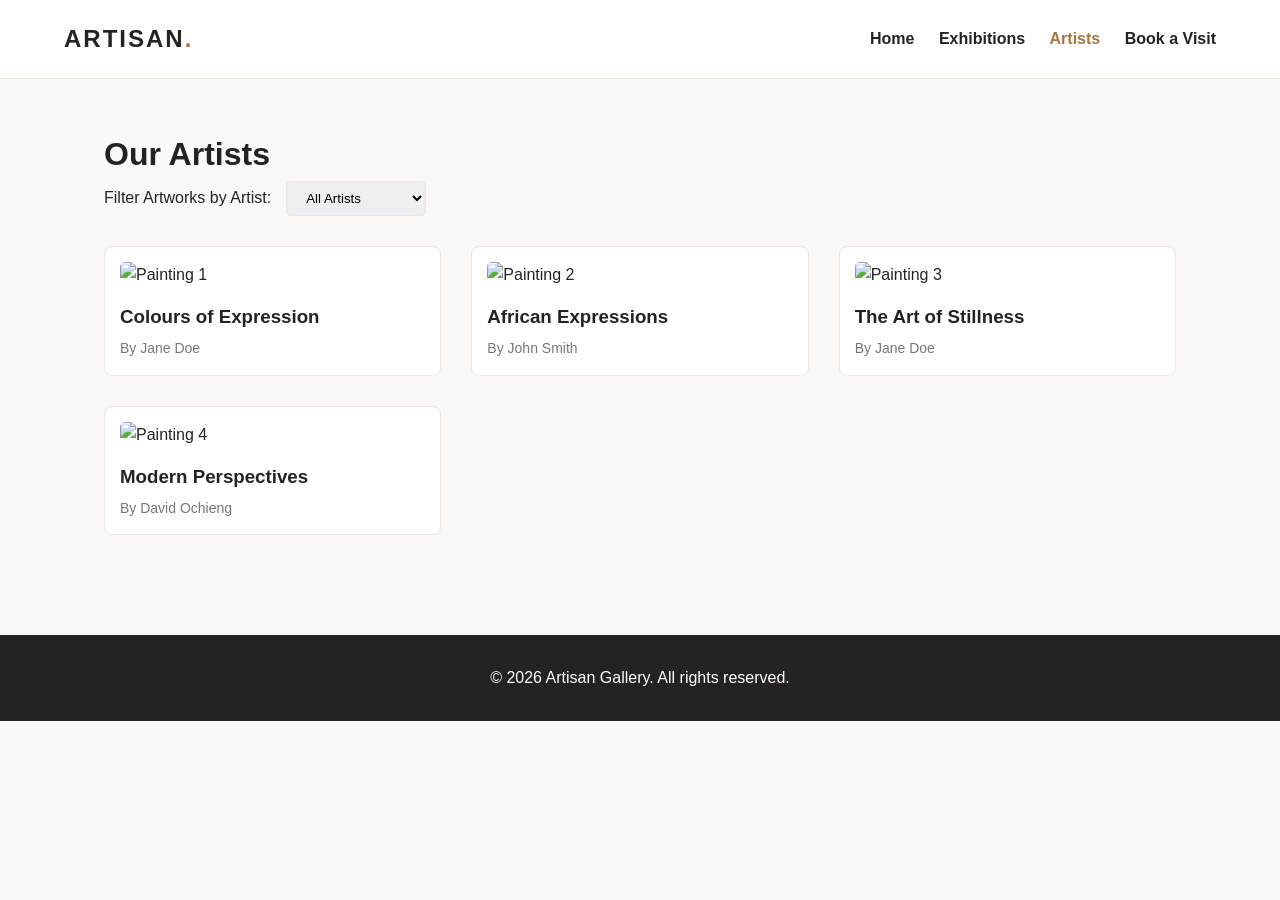
==== artists.html @ 2f620497 "Initial commit: Artisan Gallery website" ====
<!DOCTYPE html>
<html lang="en">
<head>
  <meta charset="UTF-8">
  <meta name="viewport" content="width=device-width, initial-scale=1.0">
  <title>Artisan Gallery | Artists</title>
  <link rel="stylesheet" href="style.css">
</head>
<body>

  <header class="main-header">
    <div class="logo">ARTISAN<span>.</span></div>
    <nav class="main-nav">
      <a href="index.html">Home</a>
      <a href="exhibitions.html">Exhibitions</a>
      <a href="artists.html" class="active">Artists</a>
      <a href="booking.html">Book a Visit</a>
    </nav>
  </header>

  <main class="container">
    <h1>Our Artists</h1>
    
    <!-- JS FILTER FEATURE -->
    <div class="filter-section">
      <label for="artistFilter">Filter Artworks by Artist:</label>
      <select id="artistFilter" onchange="filterArtworks()">
        <option value="all">All Artists</option>
        <option value="Jane">Jane Doe</option>
        <option value="John">John Smith</option>
        <option value="David">David Ochieng</option>
      </select>
    </div>

    <div class="grid-layout" id="artworkContainer">
      <!-- JS Lightbox trigger via onclick -->
      <div class="art-card" data-artist="Jane">
        <img src="https://images.unsplash.com/photo-1579783902614-a3fb3927b6a5?w=500" alt="Painting 1" onclick="openLightbox(this.src)">
        <h3>Colours of Expression</h3>
        <p>By Jane Doe</p>
      </div>

      <div class="art-card" data-artist="John">
        <img src="https://images.unsplash.com/photo-1577083552431-6e5fd01aa342?w=500" alt="Painting 2" onclick="openLightbox(this.src)">
        <h3>African Expressions</h3>
        <p>By John Smith</p>
      </div>

      <div class="art-card" data-artist="Jane">
        <img src="https://images.unsplash.com/photo-1580136579312-94651dfd596d?w=500" alt="Painting 3" onclick="openLightbox(this.src)">
        <h3>The Art of Stillness</h3>
        <p>By Jane Doe</p>
      </div>

      <!-- New Art Card for David -->
      <div class="art-card" data-artist="David">
        <img src="https://images.unsplash.com/photo-1541963463532-d68292c34b19?w=500" alt="Painting 4" onclick="openLightbox(this.src)">
        <h3>Modern Perspectives</h3>
        <p>By David Ochieng</p>
      </div>
    </div>
  </main>

  <!-- LIGHTBOX MODAL -->
  <!-- Added onclick to the background div to close when clicking outside the image -->
  <div id="lightbox" class="lightbox" onclick="closeLightbox()">
    <span class="close-btn" onclick="closeLightbox()">&times;</span>
    <!-- Added event.stopPropagation() to prevent closing when clicking the image itself -->
    <img id="lightboxImg" src="" alt="Expanded Art" onclick="event.stopPropagation()">
  </div>

  <footer class="main-footer">
    <p>&copy; 2026 Artisan Gallery. All rights reserved.</p>
  </footer>

  <script src="script.js"></script>
</body>
</html>
---- style.css ----
/* GLOBAL STYLES & CSS VARIABLES */
:root {
  --primary: #a47745;
  --dark: #25231f;
  --light: #faf9f6;
  --gray: #eae7df;
}

* {
  box-sizing: border-box;
  margin: 0;
  padding: 0;
}

body {
  font-family: 'Segoe UI', Tahoma, Geneva, Verdana, sans-serif;
  background: var(--light);
  color: var(--dark);
  line-height: 1.6;
}

/* NAVIGATION (FLEXBOX) */
.main-header {
  display: flex;
  justify-content: space-between;
  align-items: center;
  padding: 20px 5%;
  background: #fff;
  border-bottom: 1px solid var(--gray);
  position: sticky;
  top: 0;
  z-index: 100;
}

.logo {
  font-size: 24px;
  font-weight: 800;
  letter-spacing: 2px;
}

.logo span { color: var(--primary); }

.main-nav a {
  text-decoration: none;
  color: var(--dark);
  margin-left: 20px;
  font-weight: 600;
  transition: color 0.3s ease; /* HOVER EFFECT */
}

.main-nav a:hover, .main-nav a.active {
  color: var(--primary);
}

/* LAYOUT & CONTAINER */
.container {
  padding: 50px 5%;
  max-width: 1200px;
  margin: auto;
}

.section-title {
  margin-bottom: 30px;
  font-size: 28px;
  border-bottom: 2px solid var(--primary);
  display: inline-block;
  padding-bottom: 5px;
}

/* HERO SECTION */
.hero {
  text-align: center;
  padding: 60px 0;
  background: var(--gray);
  border-radius: 10px;
  margin-bottom: 40px;
}

.hero h1 { font-size: 40px; margin-bottom: 10px; }
.hero p { font-size: 18px; margin-bottom: 20px; }

/* BUTTONS */
.btn {
  display: inline-block;
  background: var(--primary);
  color: #fff;
  padding: 12px 24px;
  text-decoration: none;
  border-radius: 5px;
  font-weight: 600;
  border: none;
  cursor: pointer;
  transition: background 0.3s ease, transform 0.2s ease;
}

.btn:hover {
  background: var(--dark);
  transform: translateY(-2px);
}

/* GRID LAYOUT (ARTWORKS) */
.grid-layout {
  display: grid;
  grid-template-columns: repeat(auto-fill, minmax(300px, 1fr));
  gap: 30px;
}

.art-card {
  background: #fff;
  border: 1px solid var(--gray);
  border-radius: 8px;
  padding: 15px;
  transition: transform 0.3s ease, box-shadow 0.3s ease; /* HOVER EFFECT */
}

.art-card:hover {
  transform: translateY(-5px);
  box-shadow: 0 10px 20px rgba(0,0,0,0.1);
}

.art-card img {
  width: 100%;
  height: 250px;
  object-fit: cover;
  border-radius: 5px;
  cursor: pointer;
}

.art-card h3 { margin: 15px 0 5px; }
.art-card p { color: #777; font-size: 14px; }

/* TABLE STYLING */
.table-responsive {
  overflow-x: auto;
}

table {
  width: 100%;
  border-collapse: collapse;
  background: #fff;
  border-radius: 8px;
  overflow: hidden;
  box-shadow: 0 4px 10px rgba(0,0,0,0.05);
}

th, td {
  padding: 15px 20px;
  text-align: left;
  border-bottom: 1px solid var(--gray);
}

th {
  background-color: var(--dark);
  color: #fff;
  font-weight: 600;
}

tr:hover {
  background-color: #f5f5f5; /* ROW HOVER EFFECT */
}

/* FORM STYLING */
form {
  background: #fff;
  padding: 30px;
  border-radius: 8px;
  box-shadow: 0 4px 10px rgba(0,0,0,0.05);
  max-width: 600px;
}

.form-group {
  margin-bottom: 20px;
  display: flex;
  flex-direction: column;
}

.form-group label {
  margin-bottom: 8px;
  font-weight: 600;
}

.form-group input, .form-group select {
  padding: 12px;
  border: 1px solid var(--gray);
  border-radius: 5px;
  font-size: 16px;
}

.form-group input:focus, .form-group select:focus {
  outline: none;
  border-color: var(--primary);
}

/* JS ERROR & SUCCESS MESSAGES */
.error-msg {
  color: #d9534f;
  font-weight: bold;
  margin-bottom: 15px;
  display: none;
}

.success-msg {
  color: #28a745;
  font-weight: bold;
  margin-bottom: 15px;
  display: none;
}

/* FILTER SECTION */
.filter-section {
  margin-bottom: 30px;
  display: flex;
  align-items: center;
  gap: 15px;
}

.filter-section select {
  padding: 8px 15px;
  border-radius: 5px;
  border: 1px solid var(--gray);
}

/* LIGHTBOX MODAL */
.lightbox {
  display: none;
  position: fixed;
  top: 0;
  left: 0;
  width: 100%;
  height: 100%;
  background: rgba(0,0,0,0.85);
  z-index: 1000;
  justify-content: center;
  align-items: center;
  flex-direction: column;
}

.lightbox img {
  max-width: 90%;
  max-height: 80%;
  border-radius: 8px;
  box-shadow: 0 0 20px rgba(255,255,255,0.2);
}

.close-btn {
  position: absolute;
  top: 20px;
  right: 40px;
  color: #fff;
  font-size: 50px;
  cursor: pointer;
  transition: color 0.3s;
}

.close-btn:hover { color: var(--primary); }

/* FOOTER */
.main-footer {
  text-align: center;
  padding: 30px;
  background: var(--dark);
  color: #fff;
  margin-top: 50px;
}

/* RESPONSIVE DESIGN (MEDIA QUERY) */
@media (max-width: 768px) {
  .main-header {
    flex-direction: column;
    gap: 15px;
  }

  .main-nav {
    display: flex;
    flex-wrap: wrap;
    justify-content: center;
  }

  .main-nav a {
    margin: 5px 10px;
  }

  .hero h1 { font-size: 30px; }
}
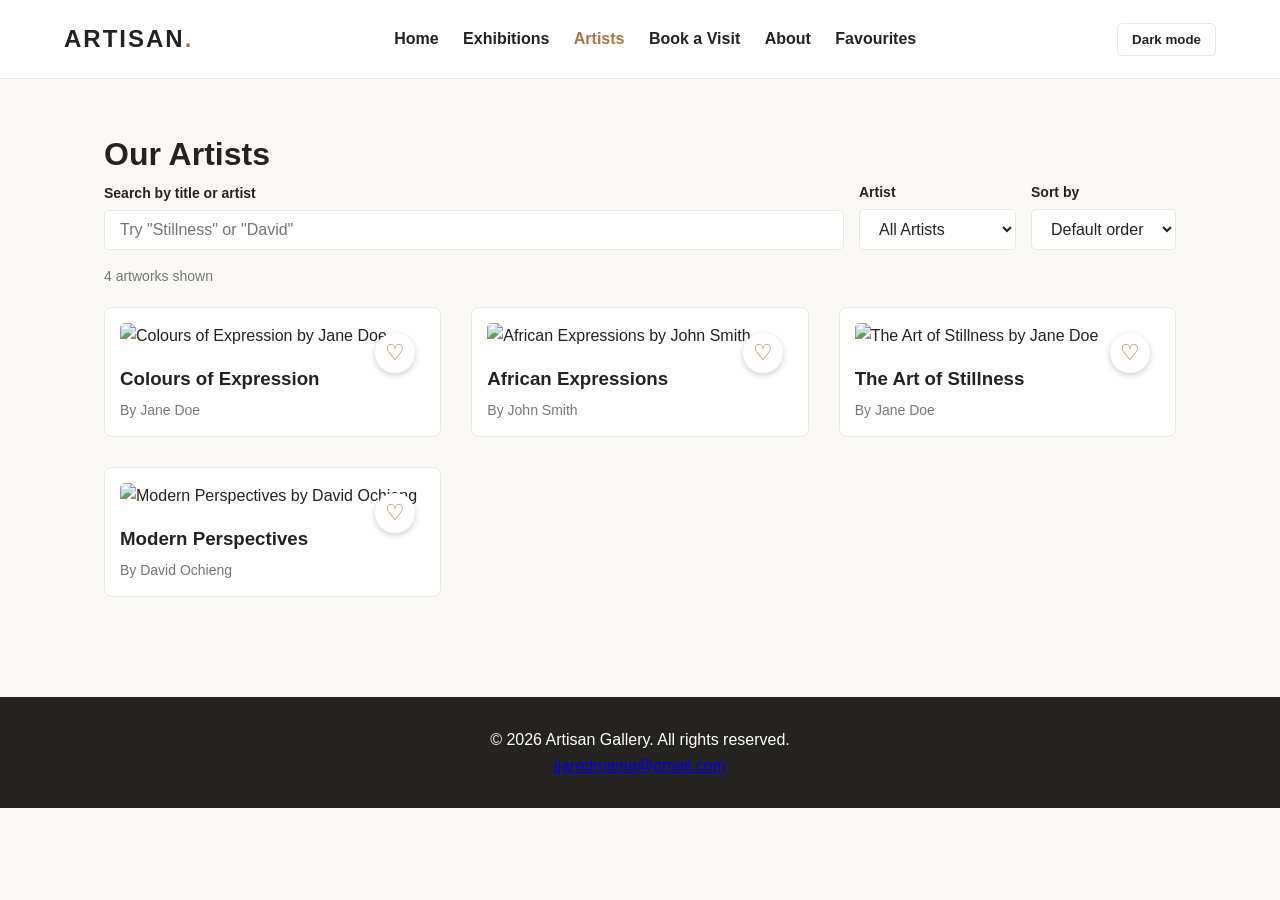
==== commit 85599c5c: "Add search, lightbox, booking form, favourites, dark mode, detail pages" ====
--- a/artists.html
+++ b/artists.html
@@ -5,74 +5,78 @@
   <meta name="viewport" content="width=device-width, initial-scale=1.0">
   <title>Artisan Gallery | Artists</title>
   <link rel="stylesheet" href="style.css">
+  <script>(function(){try{var t=localStorage.getItem("artisanTheme")||(matchMedia("(prefers-color-scheme: dark)").matches?"dark":"light");document.documentElement.setAttribute("data-theme",t)}catch(e){}})();</script>
 </head>
 <body>
+  <a class="skip-link" href="#main">Skip to content</a>
 
   <header class="main-header">
     <div class="logo">ARTISAN<span>.</span></div>
-    <nav class="main-nav">
+    <button class="nav-toggle" aria-label="Toggle menu" aria-expanded="false" aria-controls="mainNav">
+      <span></span><span></span><span></span>
+    </button>
+    <nav class="main-nav" id="mainNav">
       <a href="index.html">Home</a>
       <a href="exhibitions.html">Exhibitions</a>
       <a href="artists.html" class="active">Artists</a>
       <a href="booking.html">Book a Visit</a>
+      <a href="about.html">About</a>
+      <a href="favourites.html">Favourites</a>
     </nav>
+    <button type="button" class="theme-toggle" id="themeToggle" aria-pressed="false">Dark mode</button>
   </header>
 
-  <main class="container">
+  <main class="container" id="main" tabindex="-1">
     <h1>Our Artists</h1>
-    
-    <!-- JS FILTER FEATURE -->
-    <div class="filter-section">
-      <label for="artistFilter">Filter Artworks by Artist:</label>
-      <select id="artistFilter" onchange="filterArtworks()">
-        <option value="all">All Artists</option>
-        <option value="Jane">Jane Doe</option>
-        <option value="John">John Smith</option>
-        <option value="David">David Ochieng</option>
-      </select>
+
+    <!-- SEARCH, FILTER AND SORT (options and cards are generated from data.js) -->
+    <div class="gallery-toolbar">
+      <div class="toolbar-field toolbar-search">
+        <label for="artSearch">Search by title or artist</label>
+        <input type="search" id="artSearch" placeholder="Try &quot;Stillness&quot; or &quot;David&quot;">
+      </div>
+
+      <div class="toolbar-field">
+        <label for="artistFilter">Artist</label>
+        <select id="artistFilter">
+          <option value="all">All Artists</option>
+        </select>
+      </div>
+
+      <div class="toolbar-field">
+        <label for="artSort">Sort by</label>
+        <select id="artSort">
+          <option value="default">Default order</option>
+          <option value="title-asc">Title A to Z</option>
+          <option value="title-desc">Title Z to A</option>
+          <option value="artist-asc">Artist A to Z</option>
+        </select>
+      </div>
     </div>
 
-    <div class="grid-layout" id="artworkContainer">
-      <!-- JS Lightbox trigger via onclick -->
-      <div class="art-card" data-artist="Jane">
-        <img src="https://images.unsplash.com/photo-1579783902614-a3fb3927b6a5?w=500" alt="Painting 1" onclick="openLightbox(this.src)">
-        <h3>Colours of Expression</h3>
-        <p>By Jane Doe</p>
-      </div>
+    <p class="results-count" id="resultsCount" aria-live="polite"></p>
 
-      <div class="art-card" data-artist="John">
-        <img src="https://images.unsplash.com/photo-1577083552431-6e5fd01aa342?w=500" alt="Painting 2" onclick="openLightbox(this.src)">
-        <h3>African Expressions</h3>
-        <p>By John Smith</p>
-      </div>
-
-      <div class="art-card" data-artist="Jane">
-        <img src="https://images.unsplash.com/photo-1580136579312-94651dfd596d?w=500" alt="Painting 3" onclick="openLightbox(this.src)">
-        <h3>The Art of Stillness</h3>
-        <p>By Jane Doe</p>
-      </div>
-
-      <!-- New Art Card for David -->
-      <div class="art-card" data-artist="David">
-        <img src="https://images.unsplash.com/photo-1541963463532-d68292c34b19?w=500" alt="Painting 4" onclick="openLightbox(this.src)">
-        <h3>Modern Perspectives</h3>
-        <p>By David Ochieng</p>
-      </div>
-    </div>
+    <div class="grid-layout" id="artworkContainer"></div>
   </main>
 
   <!-- LIGHTBOX MODAL -->
-  <!-- Added onclick to the background div to close when clicking outside the image -->
-  <div id="lightbox" class="lightbox" onclick="closeLightbox()">
-    <span class="close-btn" onclick="closeLightbox()">&times;</span>
-    <!-- Added event.stopPropagation() to prevent closing when clicking the image itself -->
-    <img id="lightboxImg" src="" alt="Expanded Art" onclick="event.stopPropagation()">
+  <div id="lightbox" class="lightbox" role="dialog" aria-modal="true" aria-label="Artwork viewer">
+    <button class="close-btn" aria-label="Close viewer">&times;</button>
+    <button class="lb-nav lb-prev" id="lbPrev" aria-label="Previous artwork">&#10094;</button>
+    <figure class="lb-figure">
+      <img id="lightboxImg" src="" alt="">
+      <figcaption id="lightboxCaption"></figcaption>
+    </figure>
+    <button class="lb-nav lb-next" id="lbNext" aria-label="Next artwork">&#10095;</button>
   </div>
 
   <footer class="main-footer">
     <p>&copy; 2026 Artisan Gallery. All rights reserved.</p>
+    <p><a href="mailto:jjaredmaina@gmail.com">jjaredmaina@gmail.com</a></p>
   </footer>
 
+  <script src="data.js"></script>
   <script src="script.js"></script>
+  <script src="features.js"></script>
 </body>
 </html>
--- a/style.css
+++ b/style.css
@@ -4,6 +4,9 @@
   --dark: #25231f;
   --light: #faf9f6;
   --gray: #eae7df;
+  --surface: #fff;
+  --text: #25231f;
+  --hover: #f5f5f5;
 }
 
 * {
@@ -15,7 +18,7 @@
 body {
   font-family: 'Segoe UI', Tahoma, Geneva, Verdana, sans-serif;
   background: var(--light);
-  color: var(--dark);
+  color: var(--text);
   line-height: 1.6;
 }
 
@@ -25,7 +28,7 @@
   justify-content: space-between;
   align-items: center;
   padding: 20px 5%;
-  background: #fff;
+  background: var(--surface);
   border-bottom: 1px solid var(--gray);
   position: sticky;
   top: 0;
@@ -42,7 +45,7 @@
 
 .main-nav a {
   text-decoration: none;
-  color: var(--dark);
+  color: var(--text);
   margin-left: 20px;
   font-weight: 600;
   transition: color 0.3s ease; /* HOVER EFFECT */
@@ -106,7 +109,7 @@
 }
 
 .art-card {
-  background: #fff;
+  background: var(--surface);
   border: 1px solid var(--gray);
   border-radius: 8px;
   padding: 15px;
@@ -137,7 +140,7 @@
 table {
   width: 100%;
   border-collapse: collapse;
-  background: #fff;
+  background: var(--surface);
   border-radius: 8px;
   overflow: hidden;
   box-shadow: 0 4px 10px rgba(0,0,0,0.05);
@@ -150,18 +153,18 @@
 }
 
 th {
-  background-color: var(--dark);
+  background-color: var(--text);
   color: #fff;
   font-weight: 600;
 }
 
 tr:hover {
-  background-color: #f5f5f5; /* ROW HOVER EFFECT */
+  background-color: var(--hover); /* ROW HOVER EFFECT */
 }
 
 /* FORM STYLING */
 form {
-  background: #fff;
+  background: var(--surface);
   padding: 30px;
   border-radius: 8px;
   box-shadow: 0 4px 10px rgba(0,0,0,0.05);
@@ -263,22 +266,411 @@
   margin-top: 50px;
 }
 
+/* KEYBOARD FOCUS */
+a:focus-visible, button:focus-visible, input:focus-visible, select:focus-visible, .art-card img:focus-visible {
+  outline: 2px solid var(--primary);
+  outline-offset: 2px;
+}
+
+/* MOBILE MENU TOGGLE (hidden on desktop) */
+.nav-toggle {
+  display: none;
+  flex-direction: column;
+  gap: 4px;
+  background: none;
+  border: 1px solid var(--gray);
+  border-radius: 5px;
+  padding: 10px;
+  cursor: pointer;
+}
+
+.nav-toggle span {
+  display: block;
+  width: 20px;
+  height: 2px;
+  background: var(--text);
+}
+
+/* GALLERY TOOLBAR (SEARCH / FILTER / SORT) */
+.gallery-toolbar {
+  display: flex;
+  flex-wrap: wrap;
+  gap: 15px;
+  align-items: flex-end;
+  margin-bottom: 15px;
+}
+
+.toolbar-field {
+  display: flex;
+  flex-direction: column;
+  gap: 6px;
+}
+
+.toolbar-field label { font-weight: 600; font-size: 14px; }
+
+.toolbar-field input, .toolbar-field select {
+  padding: 10px 15px;
+  border: 1px solid var(--gray);
+  border-radius: 5px;
+  font-size: 16px;
+  background: var(--surface);
+  color: var(--text);
+}
+
+.toolbar-search { flex: 1 1 220px; }
+
+.results-count {
+  color: #777;
+  font-size: 14px;
+  margin-bottom: 20px;
+}
+
+.empty-state {
+  grid-column: 1 / -1;
+  padding: 40px 20px;
+  text-align: center;
+  color: #777;
+  background: var(--surface);
+  border: 1px dashed var(--gray);
+  border-radius: 8px;
+}
+
+/* LIGHTBOX CONTROLS */
+.close-btn {
+  background: none;
+  border: none;
+  line-height: 1;
+}
+
+.lb-figure {
+  display: flex;
+  flex-direction: column;
+  align-items: center;
+  gap: 12px;
+  max-width: 90%;
+  max-height: 90%;
+}
+
+.lb-figure img { max-width: 100%; max-height: 75vh; }
+
+.lb-figure figcaption {
+  color: #fff;
+  font-size: 16px;
+  text-align: center;
+}
+
+.lb-nav {
+  position: absolute;
+  top: 50%;
+  transform: translateY(-50%);
+  background: rgba(255,255,255,0.12);
+  color: #fff;
+  border: none;
+  border-radius: 50%;
+  width: 48px;
+  height: 48px;
+  font-size: 22px;
+  cursor: pointer;
+  transition: background 0.3s;
+}
+
+.lb-nav:hover { background: var(--primary); }
+.lb-prev { left: 20px; }
+.lb-next { right: 20px; }
+
+/* ABOUT PAGE */
+.about-grid {
+  display: grid;
+  grid-template-columns: repeat(auto-fit, minmax(280px, 1fr));
+  gap: 30px;
+  margin-top: 30px;
+}
+
+.info-card {
+  background: var(--surface);
+  border: 1px solid var(--gray);
+  border-radius: 8px;
+  padding: 25px;
+}
+
+.info-card h2 { font-size: 20px; margin-bottom: 12px; }
+.info-card p + p { margin-top: 10px; }
+
+.hours-list { list-style: none; }
+
+.hours-list li {
+  display: flex;
+  justify-content: space-between;
+  gap: 15px;
+  padding: 8px 0;
+  border-bottom: 1px solid var(--gray);
+}
+
+.hours-list li:last-child { border-bottom: none; }
+
+.link-list { list-style: none; }
+.link-list li + li { margin-top: 8px; }
+.link-list a { color: var(--primary); font-weight: 600; }
+
 /* RESPONSIVE DESIGN (MEDIA QUERY) */
 @media (max-width: 768px) {
-  .main-header {
+  .main-header { flex-wrap: wrap; }
+
+  .nav-toggle { display: flex; }
+
+  .main-nav {
+    display: none;
     flex-direction: column;
-    gap: 15px;
+    width: 100%;
+    padding-top: 10px;
   }
 
-  .main-nav {
-    display: flex;
-    flex-wrap: wrap;
-    justify-content: center;
+  .main-nav.open { display: flex; }
+
+  .main-nav a {
+    margin: 0;
+    padding: 12px 0;
+    border-top: 1px solid var(--gray);
   }
 
-  .main-nav a {
-    margin: 5px 10px;
-  }
-
   .hero h1 { font-size: 30px; }
+
+  .lb-prev { left: 8px; }
+  .lb-next { right: 8px; }
+  .close-btn { right: 20px; }
+}
+
+/* BOOKING FORM */
+.form-row {
+  display: grid;
+  grid-template-columns: repeat(auto-fit, minmax(220px, 1fr));
+  gap: 20px;
+}
+
+form { max-width: 720px; }
+
+.form-group textarea {
+  padding: 12px;
+  border: 1px solid var(--gray);
+  border-radius: 5px;
+  font-size: 16px;
+  font-family: inherit;
+  resize: vertical;
+}
+
+.form-group textarea:focus { outline: none; border-color: var(--primary); }
+
+.form-group select {
+  background: var(--surface);
+  color: var(--text);
+}
+
+.field-error {
+  color: #d9534f;
+  font-size: 14px;
+  margin-top: 6px;
+  min-height: 0;
+}
+
+.form-group.invalid input,
+.form-group.invalid select { border-color: #d9534f; }
+
+.stepper { display: flex; }
+
+.stepper input {
+  width: 100%;
+  text-align: center;
+  border-radius: 0;
+  border-left: none;
+  border-right: none;
+}
+
+.stepper button {
+  width: 48px;
+  border: 1px solid var(--gray);
+  background: var(--gray);
+  font-size: 20px;
+  cursor: pointer;
+}
+
+.stepper button:first-child { border-radius: 5px 0 0 5px; }
+.stepper button:last-child { border-radius: 0 5px 5px 0; }
+.stepper button:hover { background: var(--primary); color: #fff; }
+
+.confirmation {
+  background: var(--surface);
+  border: 1px solid var(--primary);
+  border-radius: 8px;
+  padding: 30px;
+  max-width: 720px;
+}
+
+.confirmation[hidden], form[hidden], .my-bookings[hidden] { display: none; }
+
+.confirmation h2 { margin-bottom: 8px; }
+
+.summary {
+  display: grid;
+  grid-template-columns: 110px 1fr;
+  gap: 8px 15px;
+  margin: 20px 0;
+}
+
+.summary dt { font-weight: 600; color: #777; }
+
+.my-bookings { margin-top: 50px; max-width: 720px; }
+
+.booking-list { list-style: none; }
+
+.booking-item {
+  display: flex;
+  justify-content: space-between;
+  align-items: center;
+  gap: 15px;
+  background: var(--surface);
+  border: 1px solid var(--gray);
+  border-radius: 8px;
+  padding: 15px 20px;
+  margin-bottom: 10px;
+}
+
+.booking-item span { display: block; color: #777; font-size: 14px; }
+
+.link-btn {
+  background: none;
+  border: none;
+  color: #d9534f;
+  font-weight: 600;
+  cursor: pointer;
+}
+
+.link-btn:hover { text-decoration: underline; }
+
+/* DARK MODE */
+:root[data-theme="dark"] {
+  --light: #161512;
+  --surface: #211f1a;
+  --gray: #3a362e;
+  --text: #ece8df;
+  --hover: #2a2822;
+  color-scheme: dark;
+}
+
+.form-group input, .form-group textarea, .form-group select,
+.toolbar-field input, .toolbar-field select {
+  background: var(--surface);
+  color: var(--text);
+}
+
+/* THEME BUTTON */
+.theme-toggle {
+  margin-left: 20px;
+  padding: 8px 14px;
+  background: none;
+  color: var(--text);
+  border: 1px solid var(--gray);
+  border-radius: 5px;
+  font-weight: 600;
+  cursor: pointer;
+}
+
+.theme-toggle:hover { border-color: var(--primary); color: var(--primary); }
+
+/* SKIP LINK AND FOCUS */
+.skip-link {
+  position: absolute;
+  left: -9999px;
+  top: 0;
+  z-index: 2000;
+  padding: 10px 16px;
+  background: var(--primary);
+  color: #fff;
+  border-radius: 0 0 5px 0;
+}
+
+.skip-link:focus { left: 0; }
+main:focus { outline: none; }
+
+/* FAVOURITE HEART */
+.art-card { position: relative; }
+
+.fav-btn {
+  position: absolute;
+  top: 25px;
+  right: 25px;
+  width: 40px;
+  height: 40px;
+  border: none;
+  border-radius: 50%;
+  background: var(--surface);
+  color: var(--primary);
+  font-size: 22px;
+  line-height: 1;
+  cursor: pointer;
+  box-shadow: 0 2px 6px rgba(0,0,0,0.2);
+}
+
+.fav-btn[aria-pressed="true"] { background: var(--primary); color: #fff; }
+
+.fav-btn--label {
+  position: static;
+  width: auto;
+  height: auto;
+  padding: 10px 18px;
+  border-radius: 5px;
+  font-size: 16px;
+  font-weight: 600;
+  border: 1px solid var(--primary);
+  box-shadow: none;
+}
+
+.art-card h3 a { color: inherit; text-decoration: none; }
+.art-card h3 a:hover { color: var(--primary); text-decoration: underline; }
+
+/* STATUS BADGES */
+.badge {
+  display: inline-block;
+  padding: 2px 10px;
+  border-radius: 999px;
+  font-size: 13px;
+  font-weight: 600;
+  white-space: nowrap;
+}
+
+.badge-now { background: #dff3e4; color: #1d6b34; }
+.badge-soon { background: #f4e8d8; color: #7a5428; }
+.badge-ended { background: var(--gray); color: var(--text); }
+
+td a { color: var(--primary); font-weight: 600; }
+
+/* ARTWORK DETAIL PAGE */
+.back-link {
+  display: inline-block;
+  margin-bottom: 25px;
+  color: var(--primary);
+  font-weight: 600;
+}
+
+.detail {
+  display: grid;
+  grid-template-columns: repeat(auto-fit, minmax(300px, 1fr));
+  gap: 40px;
+  align-items: start;
+  margin-bottom: 60px;
+}
+
+.detail-img { width: 100%; border-radius: 8px; }
+.detail-info h1 { margin-bottom: 8px; }
+.detail-info > * + * { margin-top: 18px; }
+.detail-artist { font-size: 18px; color: #777; }
+
+@media (prefers-reduced-motion: reduce) {
+  * { transition: none !important; }
+  .btn:hover, .art-card:hover { transform: none; }
+}
+
+@media (max-width: 768px) {
+  .theme-toggle { order: 1; margin-left: auto; margin-right: 10px; }
+  .nav-toggle { order: 2; }
+  .main-nav { order: 3; }
 }
